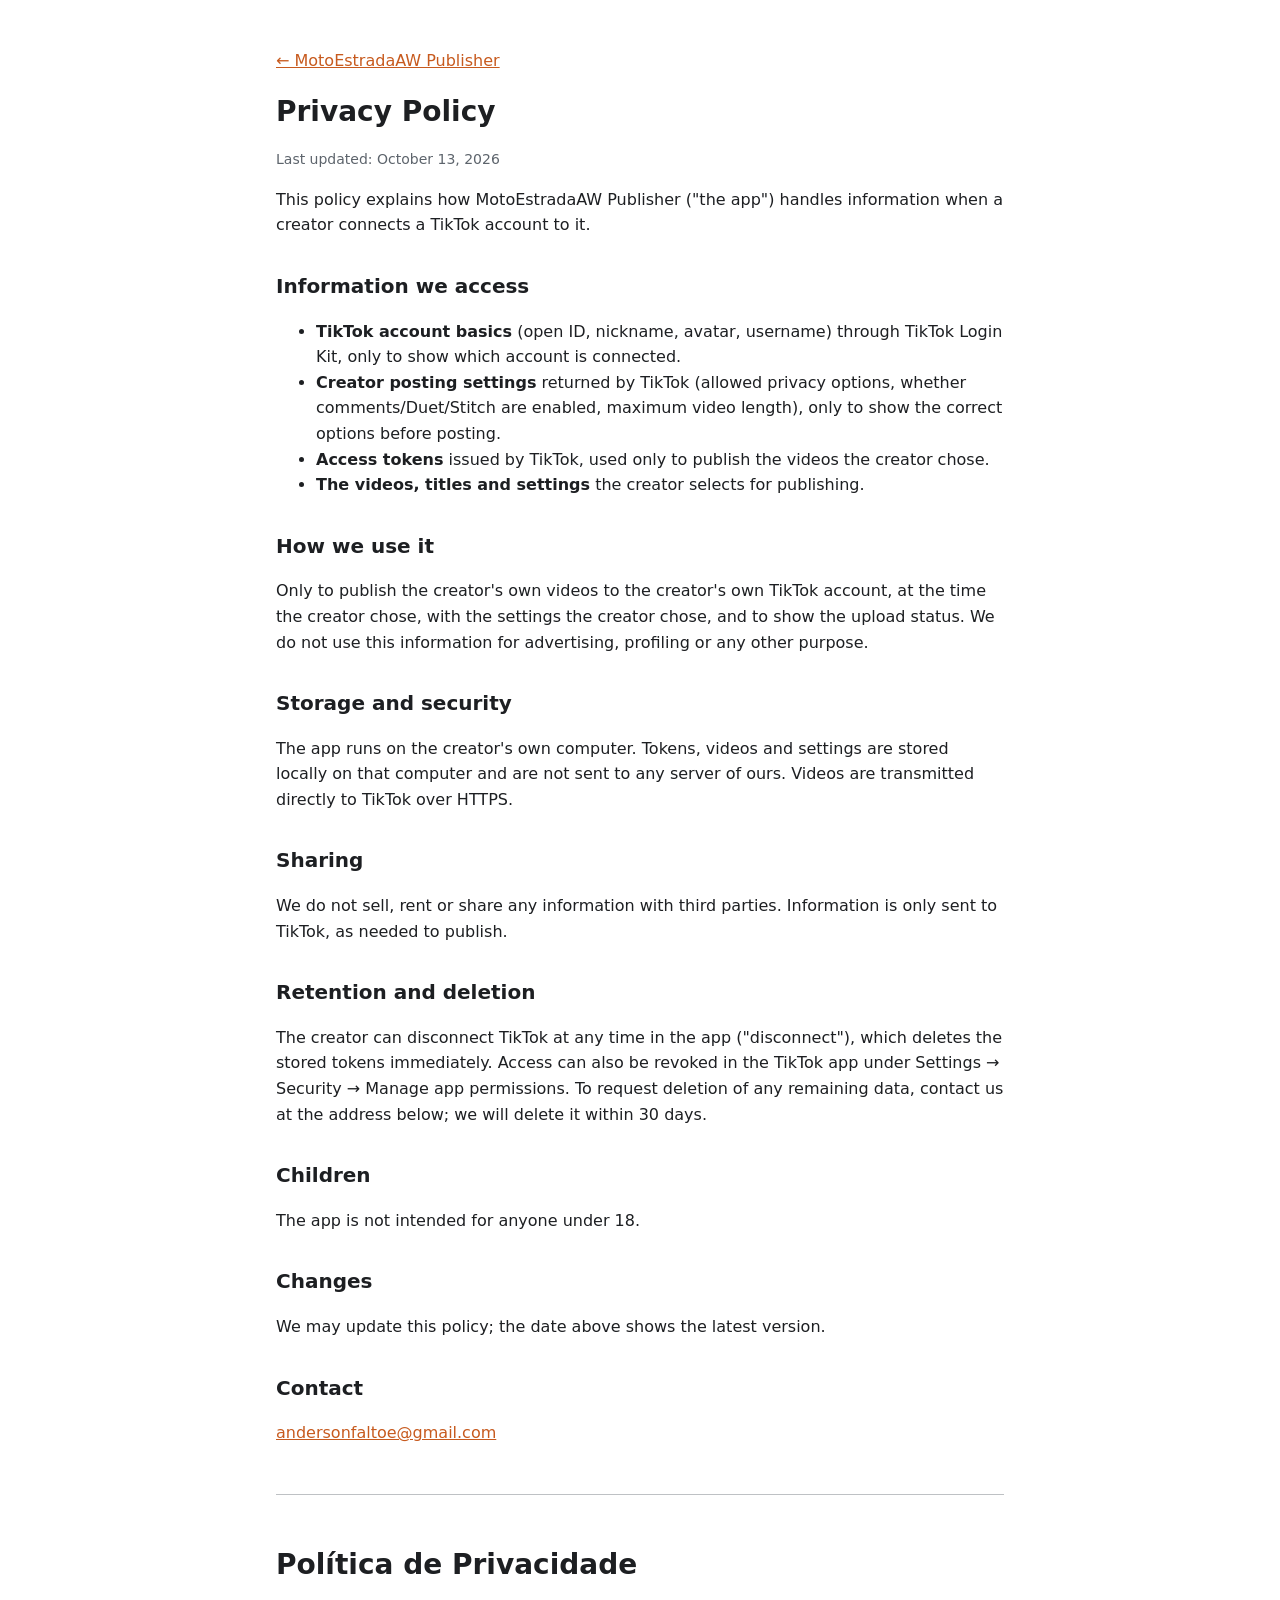
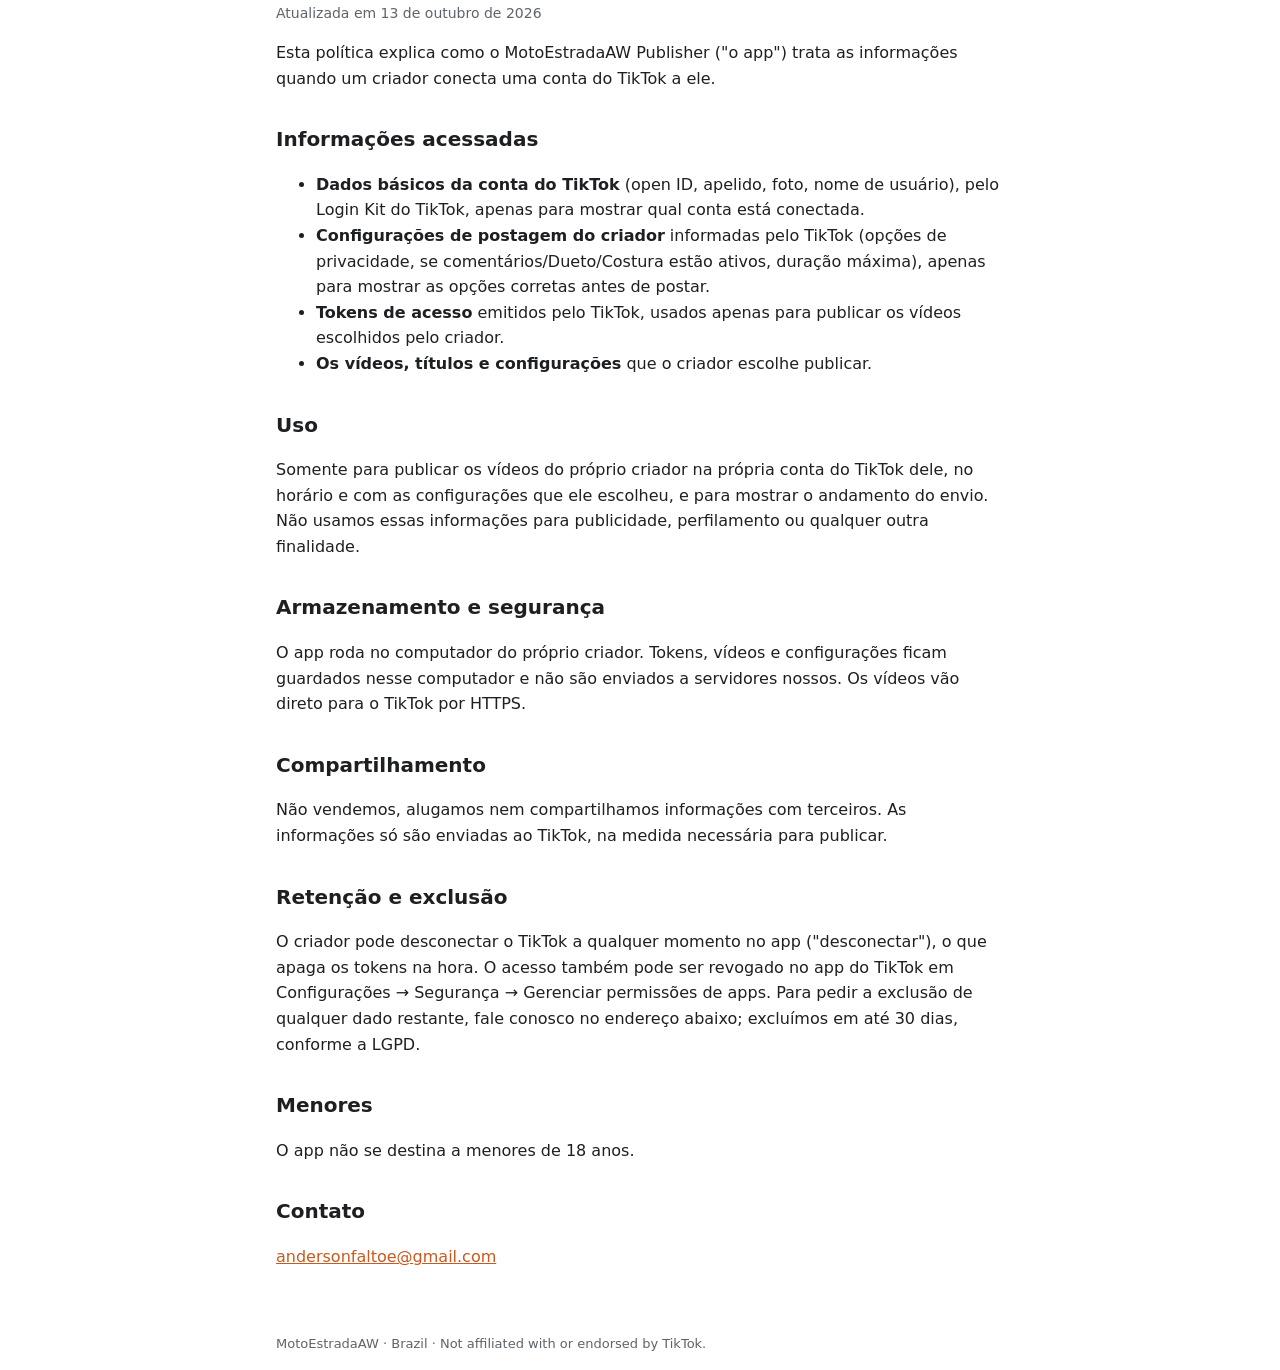
==== privacy.html @ 30b5952d "Site MotoEstradaAW (privacidade e termos)" ====
<!doctype html>
<html lang="en">
<head>
<meta charset="utf-8">
<meta name="viewport" content="width=device-width,initial-scale=1">
<title>Privacy Policy · MotoEstradaAW Publisher</title>
<link rel="stylesheet" href="estilo.css">
</head>
<body>
<main>
  <p><a href="index.html">← MotoEstradaAW Publisher</a></p>
  <h1>Privacy Policy</h1>
  <p class="data">Last updated: October 13, 2026</p>

  <p>This policy explains how MotoEstradaAW Publisher ("the app") handles information when a creator connects a TikTok account to it.</p>

  <h2>Information we access</h2>
  <ul>
    <li><b>TikTok account basics</b> (open ID, nickname, avatar, username) through TikTok Login Kit, only to show which account is connected.</li>
    <li><b>Creator posting settings</b> returned by TikTok (allowed privacy options, whether comments/Duet/Stitch are enabled, maximum video length), only to show the correct options before posting.</li>
    <li><b>Access tokens</b> issued by TikTok, used only to publish the videos the creator chose.</li>
    <li><b>The videos, titles and settings</b> the creator selects for publishing.</li>
  </ul>

  <h2>How we use it</h2>
  <p>Only to publish the creator's own videos to the creator's own TikTok account, at the time the creator chose, with the settings the creator chose, and to show the upload status. We do not use this information for advertising, profiling or any other purpose.</p>

  <h2>Storage and security</h2>
  <p>The app runs on the creator's own computer. Tokens, videos and settings are stored locally on that computer and are not sent to any server of ours. Videos are transmitted directly to TikTok over HTTPS.</p>

  <h2>Sharing</h2>
  <p>We do not sell, rent or share any information with third parties. Information is only sent to TikTok, as needed to publish.</p>

  <h2>Retention and deletion</h2>
  <p>The creator can disconnect TikTok at any time in the app ("disconnect"), which deletes the stored tokens immediately. Access can also be revoked in the TikTok app under Settings → Security → Manage app permissions. To request deletion of any remaining data, contact us at the address below; we will delete it within 30 days.</p>

  <h2>Children</h2>
  <p>The app is not intended for anyone under 18.</p>

  <h2>Changes</h2>
  <p>We may update this policy; the date above shows the latest version.</p>

  <h2>Contact</h2>
  <p><a href="mailto:andersonfaltoe@gmail.com">andersonfaltoe@gmail.com</a></p>

  <hr>

  <h1 id="pt">Política de Privacidade</h1>
  <p class="data">Atualizada em 13 de outubro de 2026</p>
  <p>Esta política explica como o MotoEstradaAW Publisher ("o app") trata as informações quando um criador conecta uma conta do TikTok a ele.</p>
  <h2>Informações acessadas</h2>
  <ul>
    <li><b>Dados básicos da conta do TikTok</b> (open ID, apelido, foto, nome de usuário), pelo Login Kit do TikTok, apenas para mostrar qual conta está conectada.</li>
    <li><b>Configurações de postagem do criador</b> informadas pelo TikTok (opções de privacidade, se comentários/Dueto/Costura estão ativos, duração máxima), apenas para mostrar as opções corretas antes de postar.</li>
    <li><b>Tokens de acesso</b> emitidos pelo TikTok, usados apenas para publicar os vídeos escolhidos pelo criador.</li>
    <li><b>Os vídeos, títulos e configurações</b> que o criador escolhe publicar.</li>
  </ul>
  <h2>Uso</h2>
  <p>Somente para publicar os vídeos do próprio criador na própria conta do TikTok dele, no horário e com as configurações que ele escolheu, e para mostrar o andamento do envio. Não usamos essas informações para publicidade, perfilamento ou qualquer outra finalidade.</p>
  <h2>Armazenamento e segurança</h2>
  <p>O app roda no computador do próprio criador. Tokens, vídeos e configurações ficam guardados nesse computador e não são enviados a servidores nossos. Os vídeos vão direto para o TikTok por HTTPS.</p>
  <h2>Compartilhamento</h2>
  <p>Não vendemos, alugamos nem compartilhamos informações com terceiros. As informações só são enviadas ao TikTok, na medida necessária para publicar.</p>
  <h2>Retenção e exclusão</h2>
  <p>O criador pode desconectar o TikTok a qualquer momento no app ("desconectar"), o que apaga os tokens na hora. O acesso também pode ser revogado no app do TikTok em Configurações → Segurança → Gerenciar permissões de apps. Para pedir a exclusão de qualquer dado restante, fale conosco no endereço abaixo; excluímos em até 30 dias, conforme a LGPD.</p>
  <h2>Menores</h2>
  <p>O app não se destina a menores de 18 anos.</p>
  <h2>Contato</h2>
  <p><a href="mailto:andersonfaltoe@gmail.com">andersonfaltoe@gmail.com</a></p>
</main>
<footer>MotoEstradaAW · Brazil · Not affiliated with or endorsed by TikTok.</footer>
</body>
</html>
---- estilo.css ----
:root { --bg:#ffffff; --texto:#1d1f22; --fraco:#5d646c; --destaque:#c75a1e; }
@media (prefers-color-scheme: dark) { :root { --bg:#16191d; --texto:#e8e4de; --fraco:#9a948c; --destaque:#e0702f; } }
* { box-sizing:border-box; }
body { margin:0; background:var(--bg); color:var(--texto); font:16px/1.6 system-ui,Segoe UI,sans-serif; }
main { max-width:760px; margin:0 auto; padding:32px 16px; }
h1 { margin:0 0 4px; font-size:28px; } h1 + .sub { margin-top:0; color:var(--fraco); }
h2 { margin-top:32px; font-size:20px; } h3 { margin-top:22px; font-size:16px; }
a { color:var(--destaque); }
code { font-size:14px; }
hr { margin:48px 0; border:0; border-top:1px solid var(--fraco); opacity:.4; }
footer { max-width:760px; margin:0 auto; padding:16px; color:var(--fraco); font-size:13px; }
.data { color:var(--fraco); font-size:14px; }
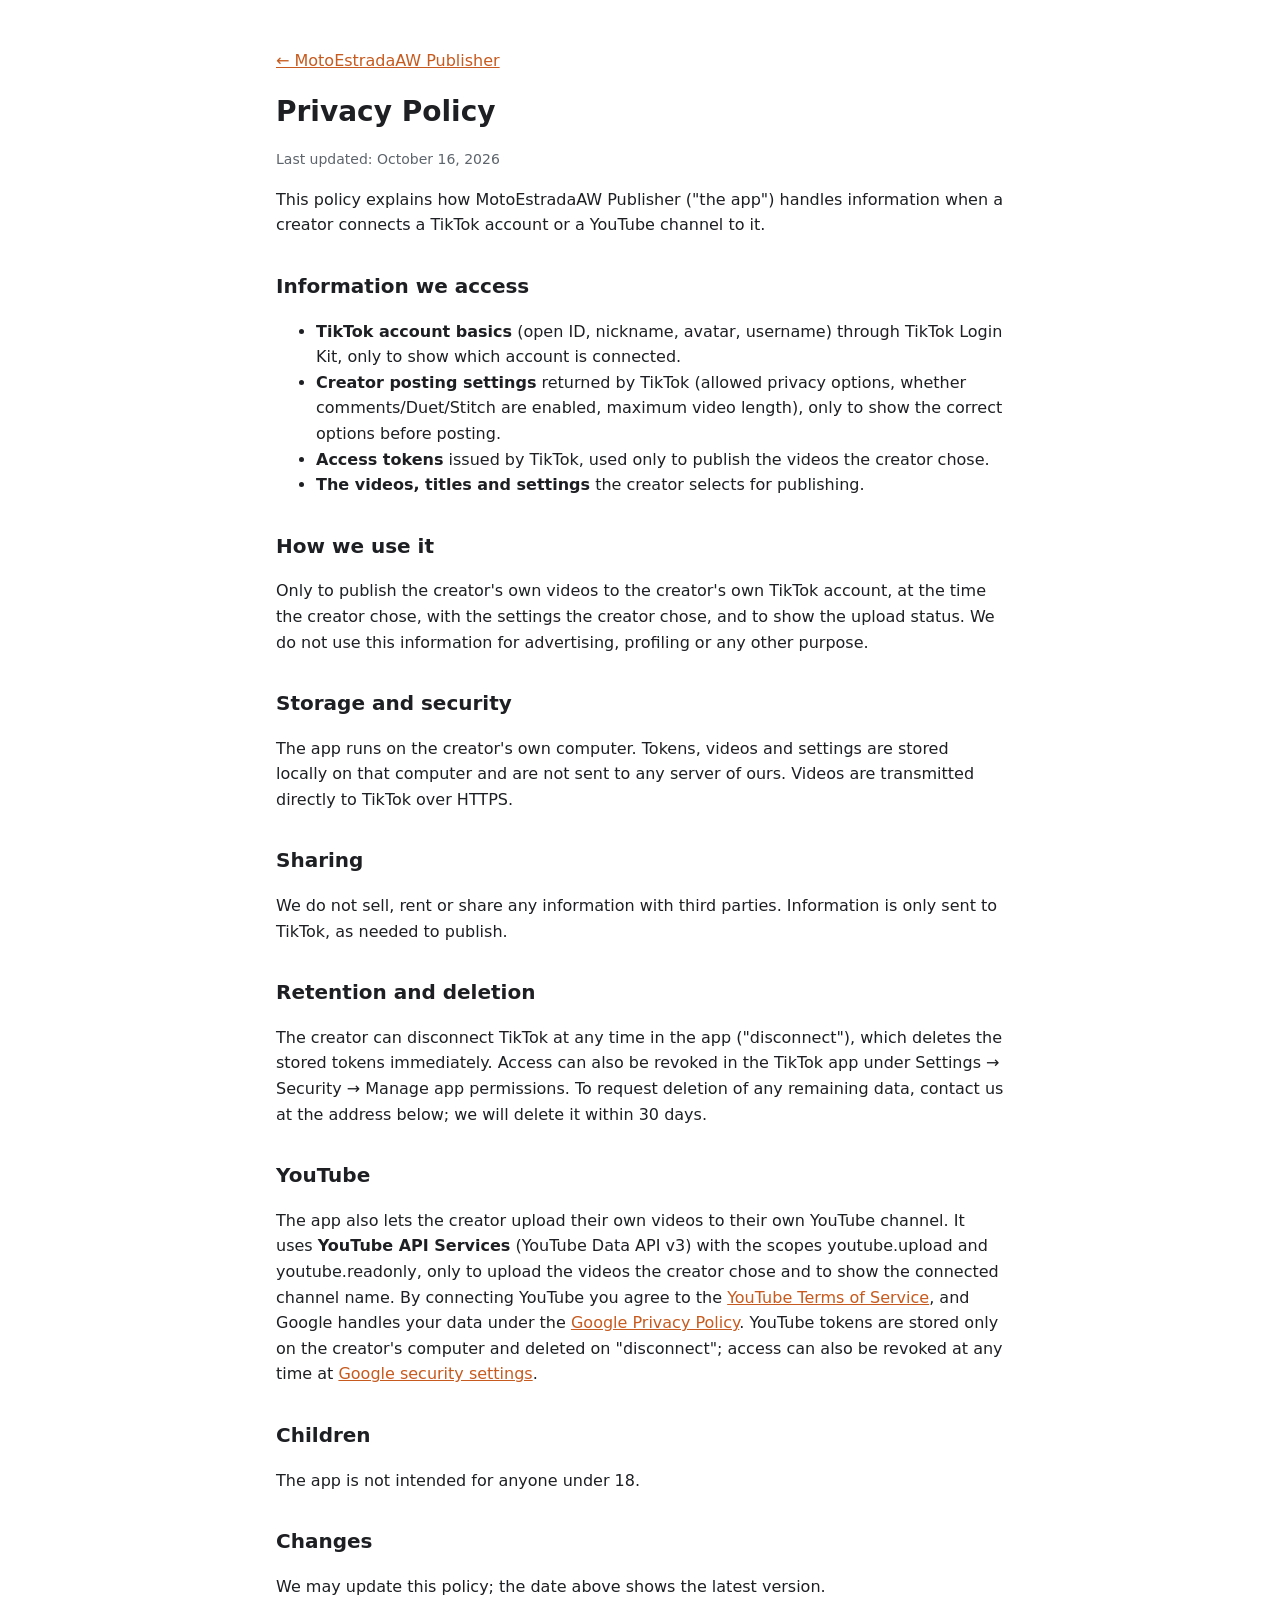
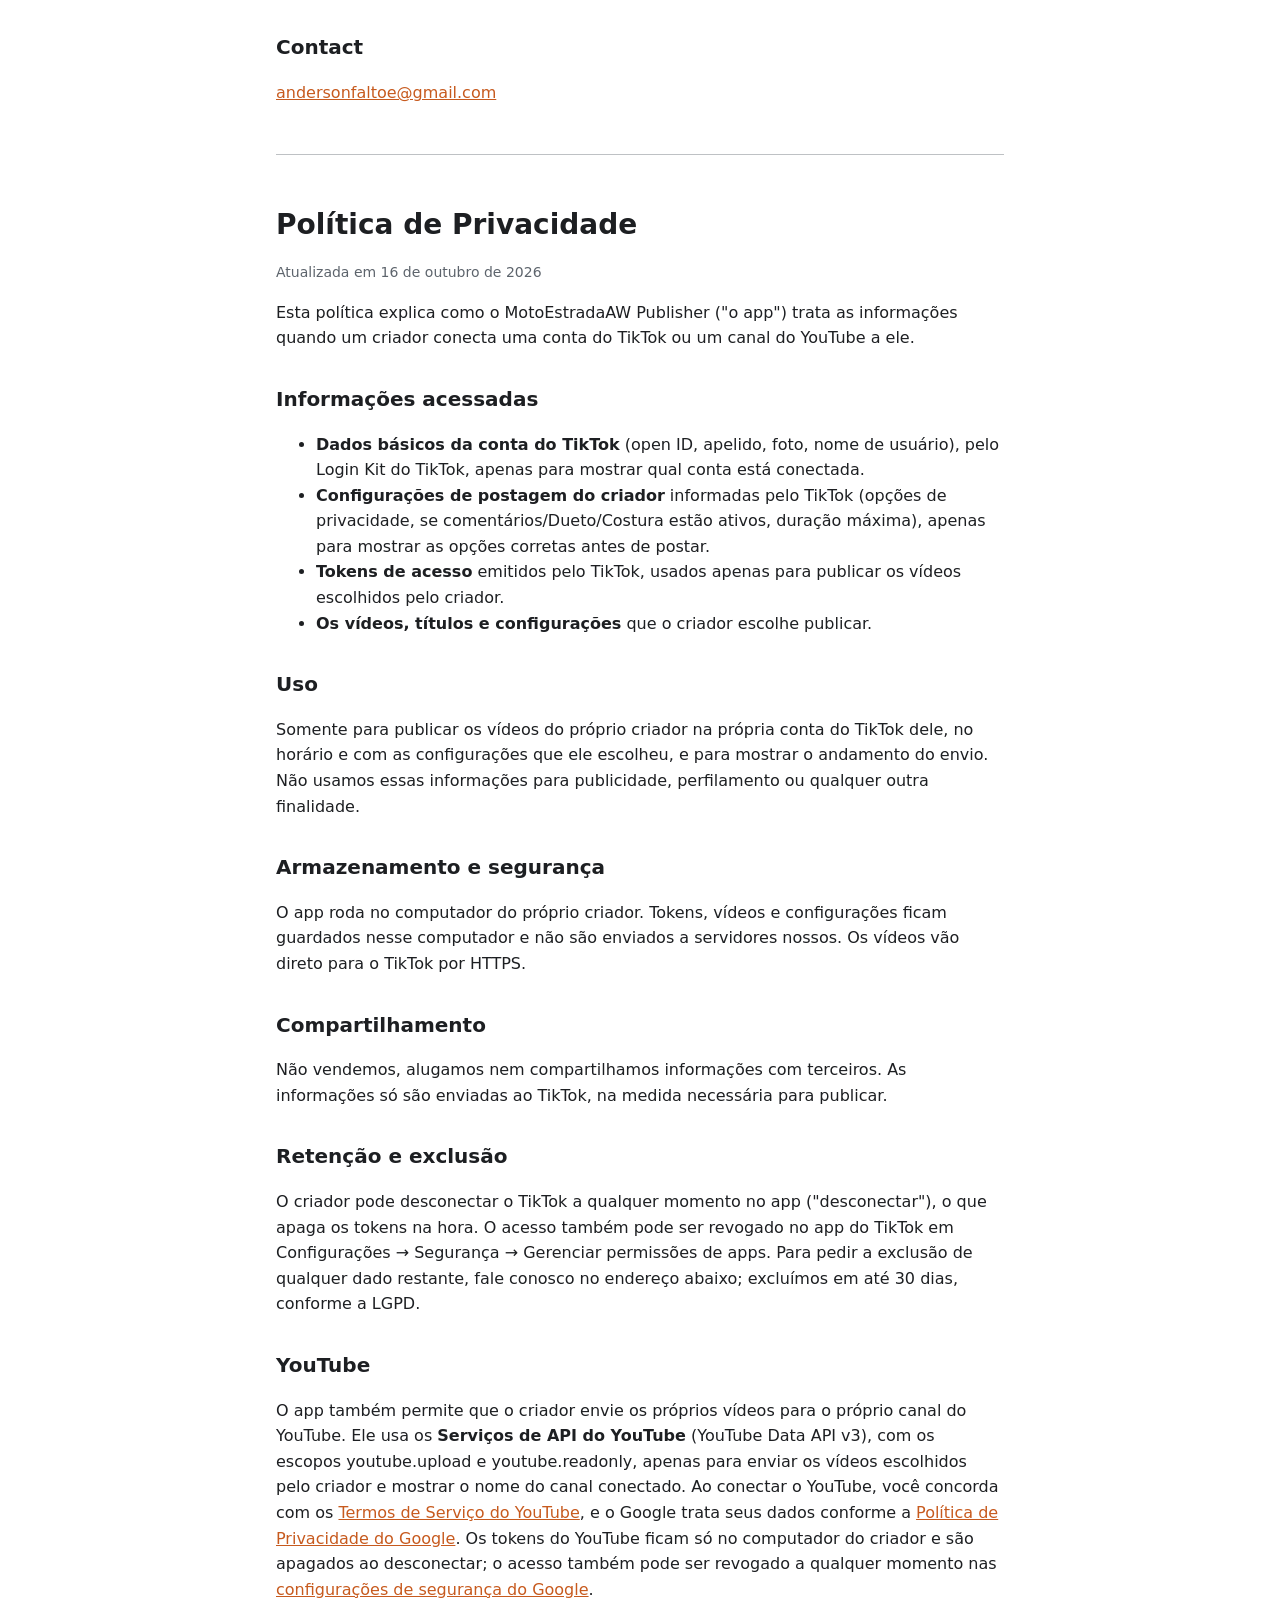
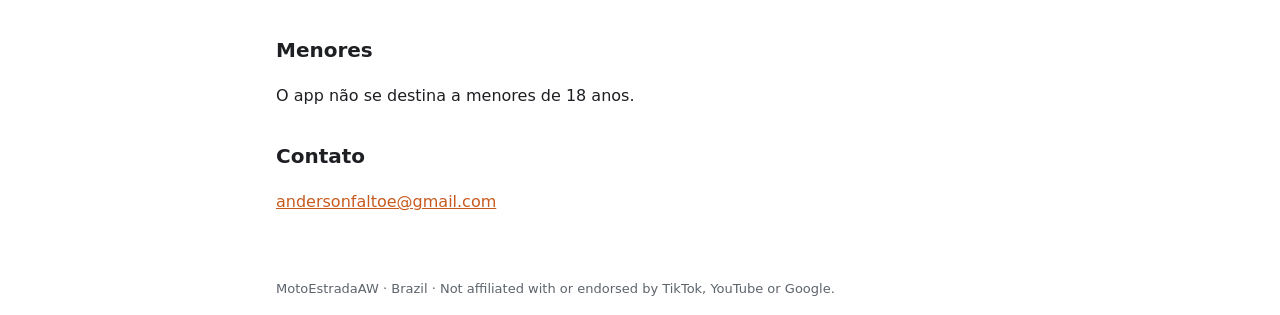
==== commit 046c4c28: "Seção do YouTube (API Services) na política de privacidade e nos termos Co-Authored-By: Claude Opus " ====
--- a/privacy.html
+++ b/privacy.html
@@ -10,9 +10,9 @@
 <main>
   <p><a href="index.html">← MotoEstradaAW Publisher</a></p>
   <h1>Privacy Policy</h1>
-  <p class="data">Last updated: October 13, 2026</p>
+  <p class="data">Last updated: October 16, 2026</p>
 
-  <p>This policy explains how MotoEstradaAW Publisher ("the app") handles information when a creator connects a TikTok account to it.</p>
+  <p>This policy explains how MotoEstradaAW Publisher ("the app") handles information when a creator connects a TikTok account or a YouTube channel to it.</p>
 
   <h2>Information we access</h2>
   <ul>
@@ -34,6 +34,9 @@
   <h2>Retention and deletion</h2>
   <p>The creator can disconnect TikTok at any time in the app ("disconnect"), which deletes the stored tokens immediately. Access can also be revoked in the TikTok app under Settings → Security → Manage app permissions. To request deletion of any remaining data, contact us at the address below; we will delete it within 30 days.</p>
 
+  <h2>YouTube</h2>
+  <p>The app also lets the creator upload their own videos to their own YouTube channel. It uses <strong>YouTube API Services</strong> (YouTube Data API v3) with the scopes youtube.upload and youtube.readonly, only to upload the videos the creator chose and to show the connected channel name. By connecting YouTube you agree to the <a href="https://www.youtube.com/t/terms">YouTube Terms of Service</a>, and Google handles your data under the <a href="https://policies.google.com/privacy">Google Privacy Policy</a>. YouTube tokens are stored only on the creator's computer and deleted on "disconnect"; access can also be revoked at any time at <a href="https://security.google.com/settings/security/permissions">Google security settings</a>.</p>
+
   <h2>Children</h2>
   <p>The app is not intended for anyone under 18.</p>
 
@@ -46,8 +49,8 @@
   <hr>
 
   <h1 id="pt">Política de Privacidade</h1>
-  <p class="data">Atualizada em 13 de outubro de 2026</p>
-  <p>Esta política explica como o MotoEstradaAW Publisher ("o app") trata as informações quando um criador conecta uma conta do TikTok a ele.</p>
+  <p class="data">Atualizada em 16 de outubro de 2026</p>
+  <p>Esta política explica como o MotoEstradaAW Publisher ("o app") trata as informações quando um criador conecta uma conta do TikTok ou um canal do YouTube a ele.</p>
   <h2>Informações acessadas</h2>
   <ul>
     <li><b>Dados básicos da conta do TikTok</b> (open ID, apelido, foto, nome de usuário), pelo Login Kit do TikTok, apenas para mostrar qual conta está conectada.</li>
@@ -63,11 +66,14 @@
   <p>Não vendemos, alugamos nem compartilhamos informações com terceiros. As informações só são enviadas ao TikTok, na medida necessária para publicar.</p>
   <h2>Retenção e exclusão</h2>
   <p>O criador pode desconectar o TikTok a qualquer momento no app ("desconectar"), o que apaga os tokens na hora. O acesso também pode ser revogado no app do TikTok em Configurações → Segurança → Gerenciar permissões de apps. Para pedir a exclusão de qualquer dado restante, fale conosco no endereço abaixo; excluímos em até 30 dias, conforme a LGPD.</p>
+  <h2>YouTube</h2>
+  <p>O app também permite que o criador envie os próprios vídeos para o próprio canal do YouTube. Ele usa os <strong>Serviços de API do YouTube</strong> (YouTube Data API v3), com os escopos youtube.upload e youtube.readonly, apenas para enviar os vídeos escolhidos pelo criador e mostrar o nome do canal conectado. Ao conectar o YouTube, você concorda com os <a href="https://www.youtube.com/t/terms">Termos de Serviço do YouTube</a>, e o Google trata seus dados conforme a <a href="https://policies.google.com/privacy">Política de Privacidade do Google</a>. Os tokens do YouTube ficam só no computador do criador e são apagados ao desconectar; o acesso também pode ser revogado a qualquer momento nas <a href="https://security.google.com/settings/security/permissions">configurações de segurança do Google</a>.</p>
+
   <h2>Menores</h2>
   <p>O app não se destina a menores de 18 anos.</p>
   <h2>Contato</h2>
   <p><a href="mailto:andersonfaltoe@gmail.com">andersonfaltoe@gmail.com</a></p>
 </main>
-<footer>MotoEstradaAW · Brazil · Not affiliated with or endorsed by TikTok.</footer>
+<footer>MotoEstradaAW · Brazil · Not affiliated with or endorsed by TikTok, YouTube or Google.</footer>
 </body>
 </html>
